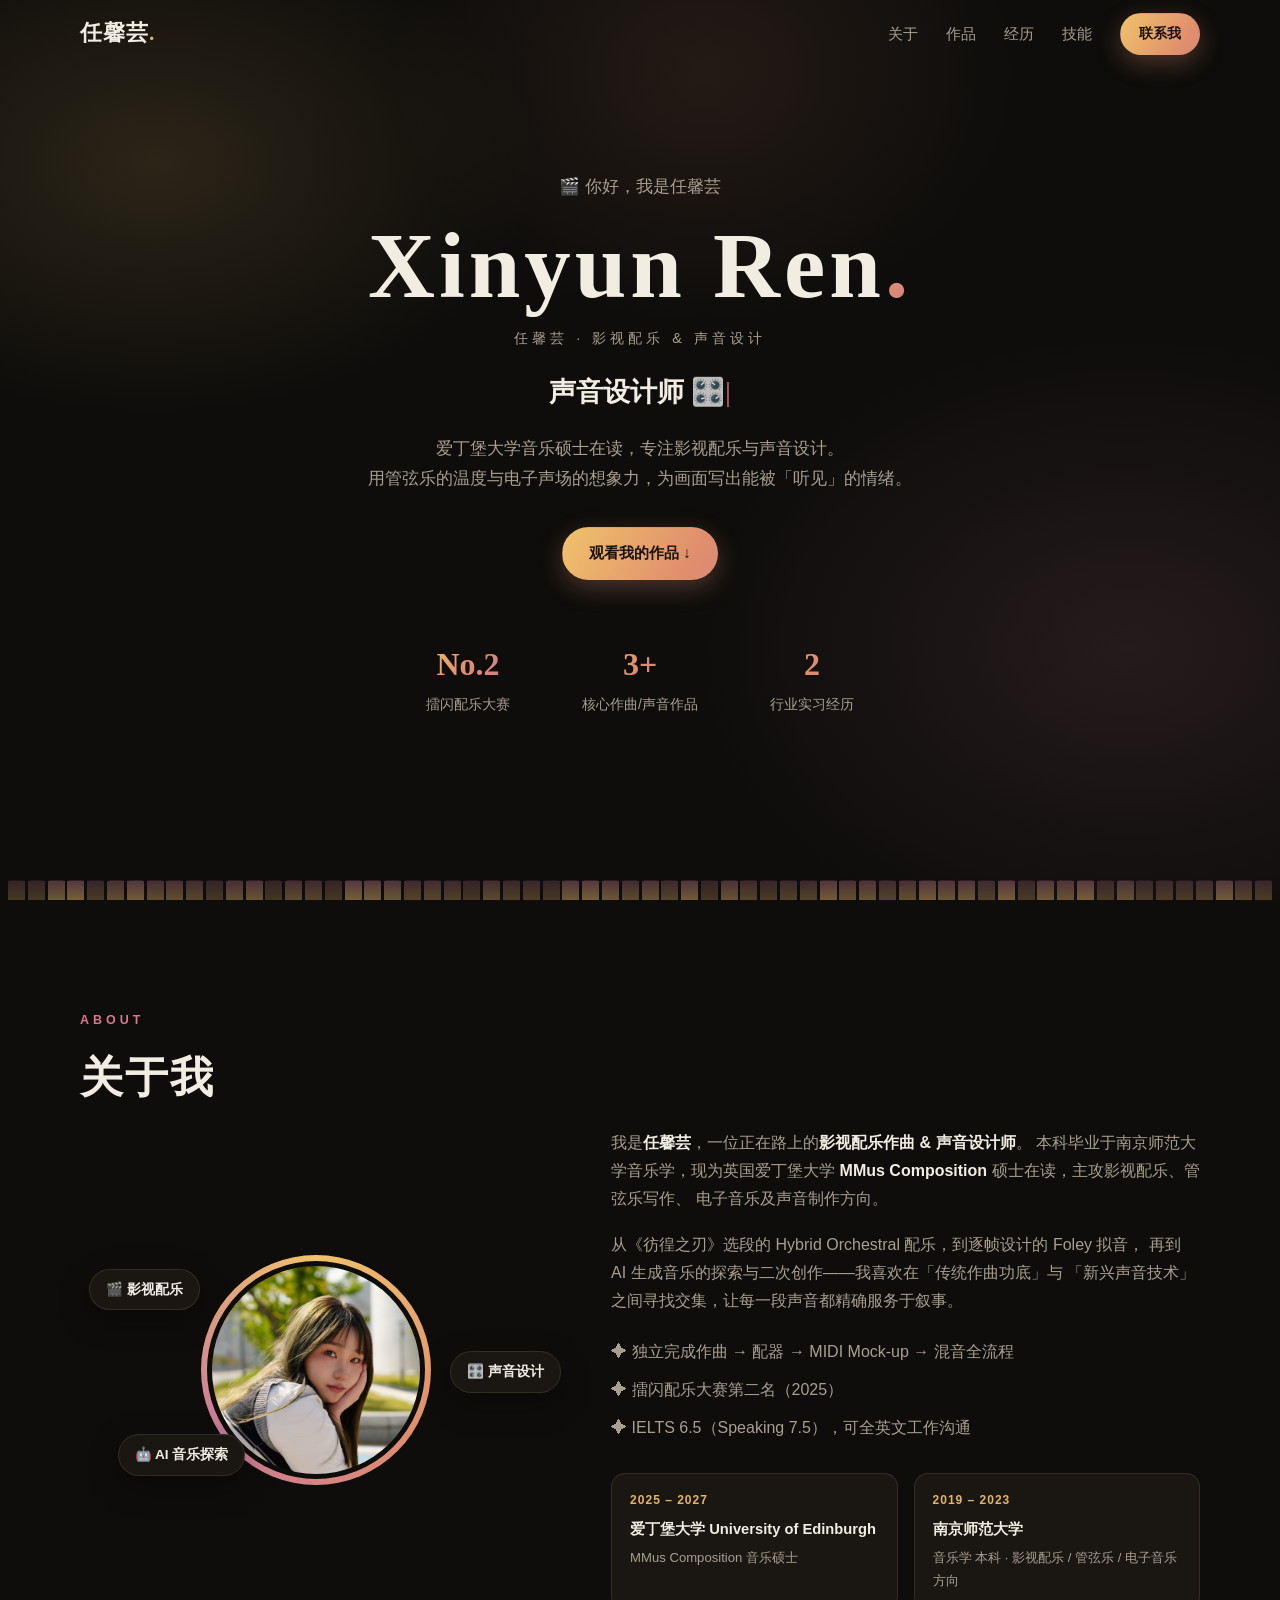
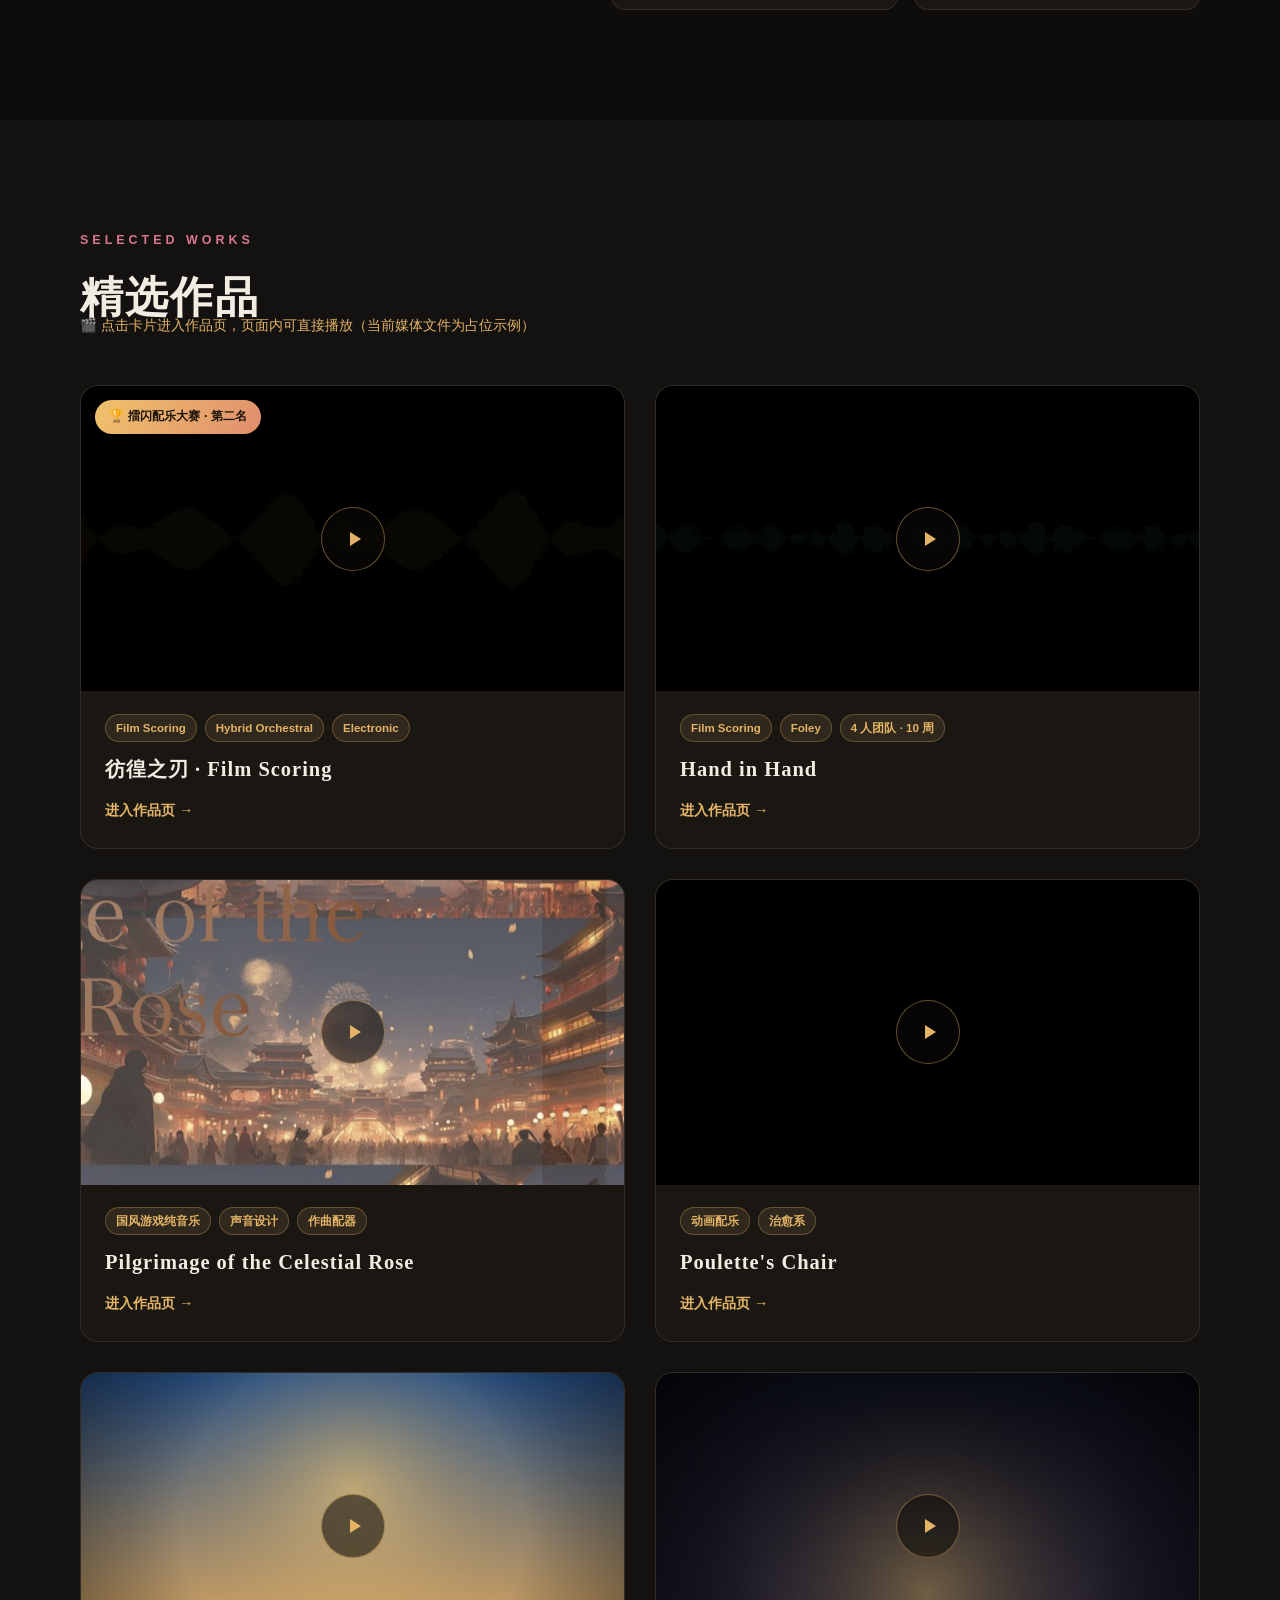
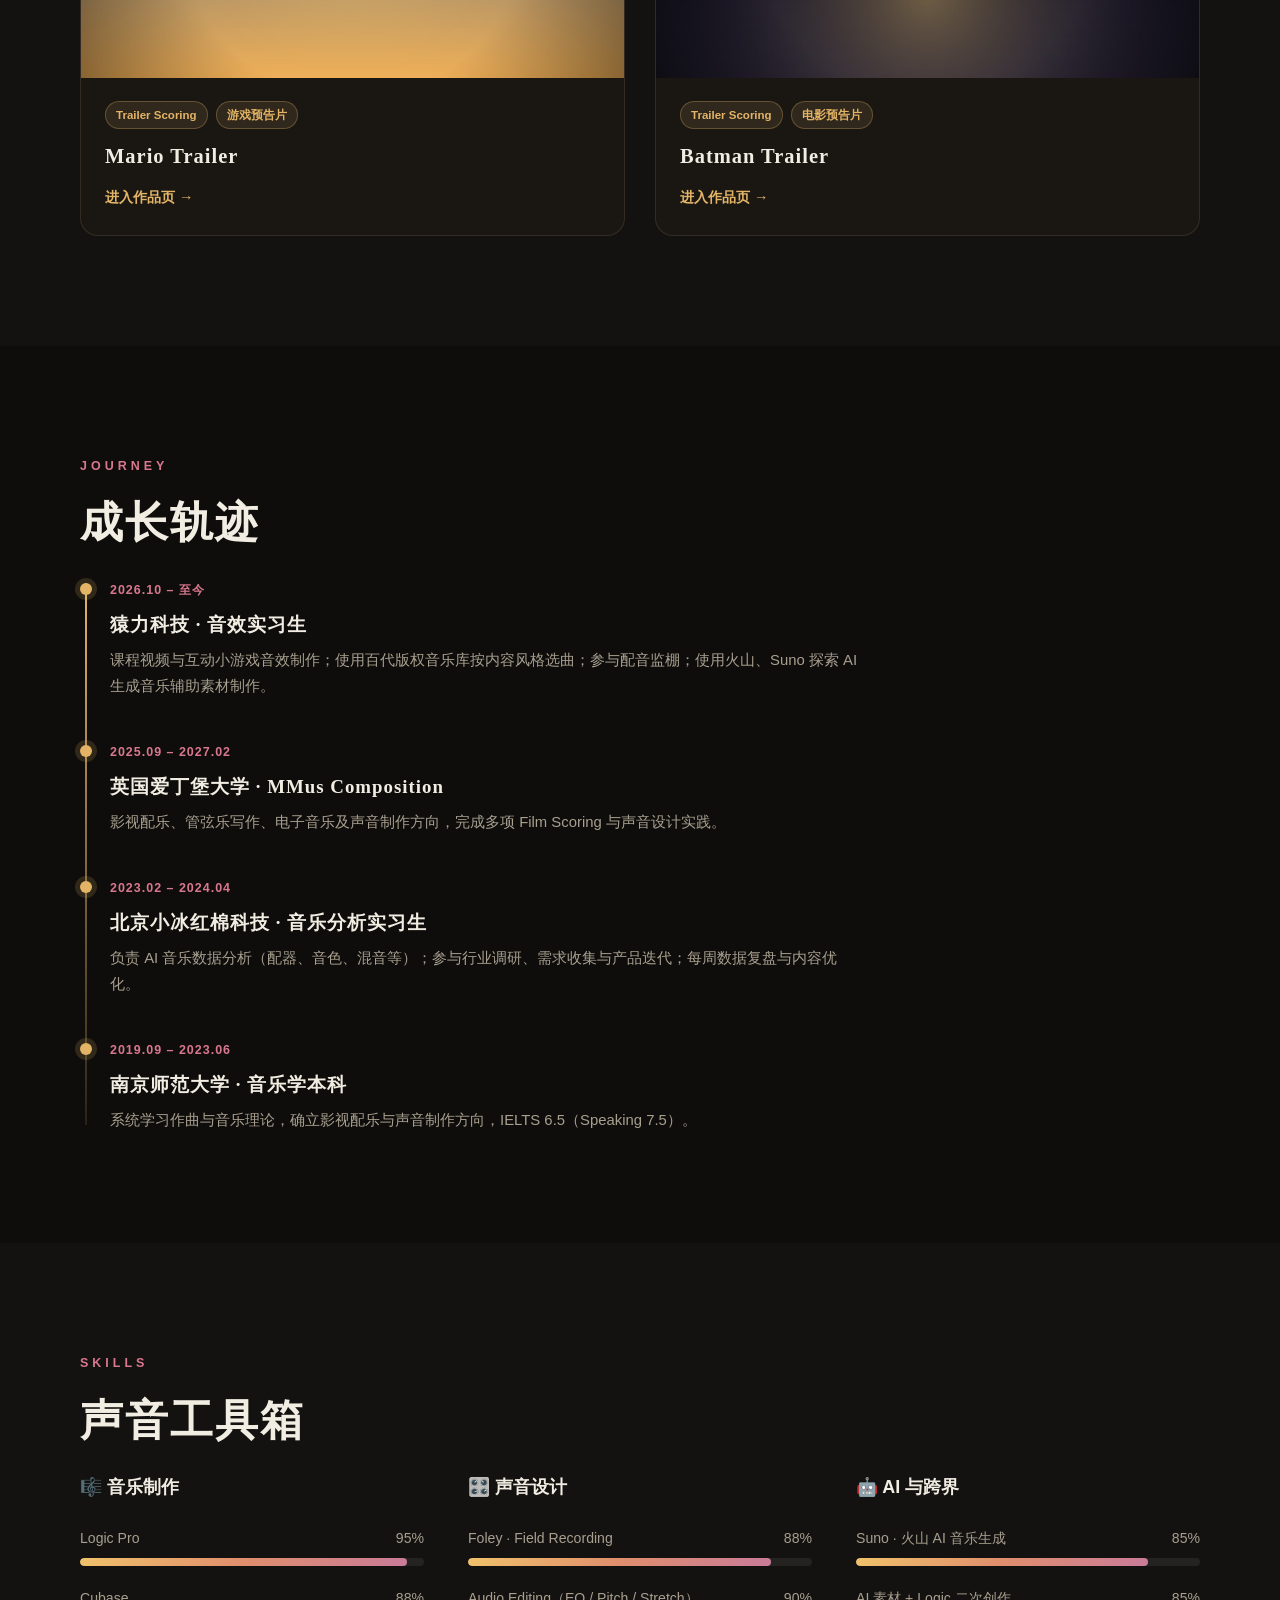
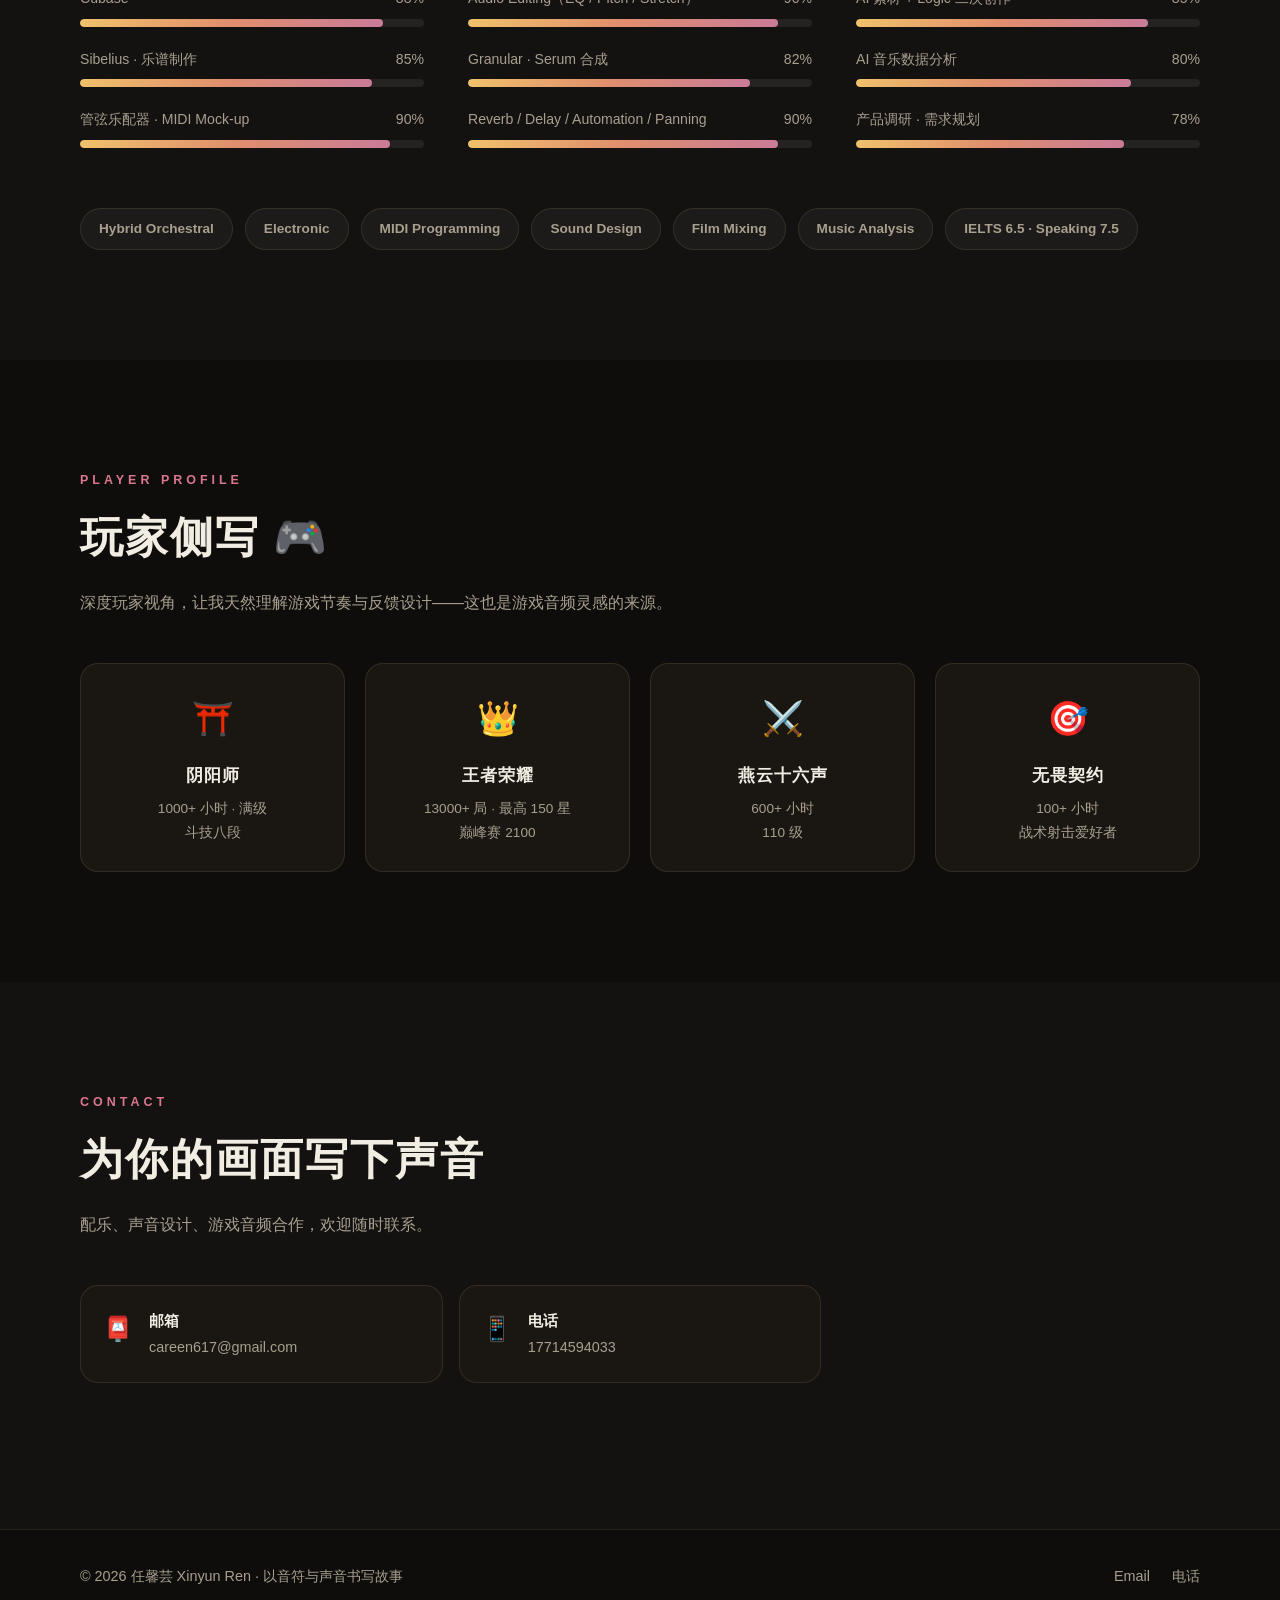
==== index.html @ ea1e70ca "portfolio site" ====
<!DOCTYPE html>
<html lang="zh-CN">
<head>
  <meta charset="UTF-8" />
  <meta name="viewport" content="width=device-width, initial-scale=1.0" />
  <title>任馨芸 Xinyun Ren · 影视配乐 & 声音设计</title>
  <link rel="stylesheet" href="style.css" />
</head>
<body>
  <!-- 顶部导航 -->
  <header class="navbar" id="navbar">
    <div class="container nav-inner">
      <a href="#hero" class="logo">任馨芸<span class="dot">.</span></a>
      <nav class="nav-links" id="navLinks">
        <a href="#about">关于</a>
        <a href="#works">作品</a>
        <a href="#journey">经历</a>
        <a href="#skills">技能</a>
        <a href="#contact" class="btn btn-primary btn-small">联系我</a>
      </nav>
      <button class="hamburger" id="hamburger" aria-label="菜单">
        <span></span><span></span><span></span>
      </button>
    </div>
  </header>

  <!-- Hero -->
  <section class="hero" id="hero">
    <div class="hero-bg"></div>
    <div class="container hero-inner">
      <p class="hero-greeting reveal">🎬 你好，我是任馨芸</p>
      <h1 class="hero-title reveal">Xinyun Ren<span class="gradient-text">.</span></h1>
      <p class="hero-ename reveal">任馨芸 · 影视配乐 & 声音设计</p>
      <h2 class="hero-sub reveal">
        <span id="typewriter"></span><span class="cursor">|</span>
      </h2>
      <p class="hero-desc reveal">
        爱丁堡大学音乐硕士在读，专注影视配乐与声音设计。<br class="mobile-br" />
        用管弦乐的温度与电子声场的想象力，为画面写出能被「听见」的情绪。
      </p>
      <div class="hero-actions reveal">
        <a href="#works" class="btn btn-primary">观看我的作品 ↓</a>
        
      </div>
      <div class="hero-stats reveal">
        <div><strong>No.2</strong><span>擂闪配乐大赛</span></div>
        <div><strong>3+</strong><span>核心作曲/声音作品</span></div>
        <div><strong>2</strong><span>行业实习经历</span></div>
      </div>
    </div>
    <div class="waveform" id="waveform" aria-hidden="true"></div>
  </section>

  <!-- 关于 -->
  <section class="section" id="about">
    <div class="container">
      <p class="section-tag reveal">About</p>
      <h2 class="section-title reveal">关于我</h2>
      <div class="about-grid">
        <div class="about-visual reveal">
          <div class="avatar-ring">
            <img class="avatar" src="images/xinyun.jpg" alt="任馨芸 Xinyun Ren" />
          </div>
          <div class="float-card float-card-1">🎬 影视配乐</div>
          <div class="float-card float-card-2">🎛️ 声音设计</div>
          <div class="float-card float-card-3">🤖 AI 音乐探索</div>
        </div>
        <div class="about-text reveal">
          <p>
            我是<strong>任馨芸</strong>，一位正在路上的<strong>影视配乐作曲 & 声音设计师</strong>。
            本科毕业于南京师范大学音乐学，现为英国爱丁堡大学
            <strong>MMus Composition</strong> 硕士在读，主攻影视配乐、管弦乐写作、
            电子音乐及声音制作方向。
          </p>
          <p>
            从《彷徨之刃》选段的 Hybrid Orchestral 配乐，到逐帧设计的 Foley 拟音，
            再到 AI 生成音乐的探索与二次创作——我喜欢在「传统作曲功底」与
            「新兴声音技术」之间寻找交集，让每一段声音都精确服务于叙事。
          </p>
          <ul class="about-list">
            <li>✦ 独立完成作曲 → 配器 → MIDI Mock-up → 混音全流程</li>
            <li>✦ 擂闪配乐大赛第二名（2025）</li>
            <li>✦ IELTS 6.5（Speaking 7.5），可全英文工作沟通</li>
          </ul>
          <div class="edu-cards">
            <div class="edu-card">
              <span class="edu-year">2025 – 2027</span>
              <strong>爱丁堡大学 University of Edinburgh</strong>
              <p>MMus Composition 音乐硕士</p>
            </div>
            <div class="edu-card">
              <span class="edu-year">2019 – 2023</span>
              <strong>南京师范大学</strong>
              <p>音乐学 本科 · 影视配乐 / 管弦乐 / 电子音乐方向</p>
            </div>
          </div>
        </div>
      </div>
    </div>
  </section>

  <!-- 作品 -->
  <section class="section section-alt" id="works">
    <div class="container">
      <p class="section-tag reveal">Selected Works</p>
      <h2 class="section-title reveal">精选作品</h2>
      <p class="works-note reveal">🎬 点击卡片进入作品页，页面内可直接播放（当前媒体文件为占位示例）</p>

      <div class="works-grid">
        <a class="work-card reveal" href="works/panghuang.html">
          <div class="work-thumb">
            <video src="video/panghuang-zhiren.mp4" poster="images/poster-panghuang.jpg" muted preload="metadata" playsinline></video>
            <span class="thumb-play"><svg viewBox="0 0 24 24" aria-hidden="true"><path d="M8 5v14l11-7z"/></svg></span>
            <span class="award-badge-inline">🏆 擂闪配乐大赛 · 第二名</span>
          </div>
          <div class="work-body">
            <div class="project-tags"><span>Film Scoring</span><span>Hybrid Orchestral</span><span>Electronic</span></div>
            <h3>彷徨之刃 · Film Scoring</h3>
            <span class="card-more">进入作品页 →</span>
          </div>
        </a>

        <a class="work-card reveal" href="works/hand-in-hand.html">
          <div class="work-thumb">
            <video src="video/hand-in-hand.mp4" poster="images/poster-hand-in-hand.jpg" muted preload="metadata" playsinline></video>
            <span class="thumb-play"><svg viewBox="0 0 24 24" aria-hidden="true"><path d="M8 5v14l11-7z"/></svg></span>
          </div>
          <div class="work-body">
            <div class="project-tags"><span>Film Scoring</span><span>Foley</span><span>4 人团队 · 10 周</span></div>
            <h3>Hand in Hand</h3>
            <span class="card-more">进入作品页 →</span>
          </div>
        </a>

        <a class="work-card reveal" href="works/rose.html">
          <div class="work-thumb">
            <img src="images/rose-cover.jpg" alt="Pilgrimage of the Celestial Rose" />
            <span class="thumb-play"><svg viewBox="0 0 24 24" aria-hidden="true"><path d="M8 5v14l11-7z"/></svg></span>
          </div>
          <div class="work-body">
            <div class="project-tags"><span>国风游戏纯音乐</span><span>声音设计</span><span>作曲配器</span></div>
            <h3>Pilgrimage of the Celestial Rose</h3>
            <span class="card-more">进入作品页 →</span>
          </div>
        </a>

        <a class="work-card reveal" href="works/poulette.html">
          <div class="work-thumb">
            <video src="video/poulettes-chair.mp4" poster="images/poster-poulette.jpg" muted preload="metadata" playsinline></video>
            <span class="thumb-play"><svg viewBox="0 0 24 24" aria-hidden="true"><path d="M8 5v14l11-7z"/></svg></span>
          </div>
          <div class="work-body">
            <div class="project-tags"><span>动画配乐</span><span>治愈系</span></div>
            <h3>Poulette's Chair</h3>
            <span class="card-more">进入作品页 →</span>
          </div>
        </a>

        <a class="work-card reveal" href="works/mario-trailer.html">
          <div class="work-thumb">
            <video src="video/mario-trailer.mp4" poster="images/poster-mario.jpg" muted preload="metadata" playsinline></video>
            <span class="thumb-play"><svg viewBox="0 0 24 24" aria-hidden="true"><path d="M8 5v14l11-7z"/></svg></span>
          </div>
          <div class="work-body">
            <div class="project-tags"><span>Trailer Scoring</span><span>游戏预告片</span></div>
            <h3>Mario Trailer</h3>
            <span class="card-more">进入作品页 →</span>
          </div>
        </a>

        <a class="work-card reveal" href="works/batman-trailer.html">
          <div class="work-thumb">
            <video src="video/batman-trailer.mp4" poster="images/poster-batman.jpg" muted preload="metadata" playsinline></video>
            <span class="thumb-play"><svg viewBox="0 0 24 24" aria-hidden="true"><path d="M8 5v14l11-7z"/></svg></span>
          </div>
          <div class="work-body">
            <div class="project-tags"><span>Trailer Scoring</span><span>电影预告片</span></div>
            <h3>Batman Trailer</h3>
            <span class="card-more">进入作品页 →</span>
          </div>
        </a>
      </div>
    </div>
  </section>

  <!-- 经历 -->
  <section class="section" id="journey">
    <div class="container">
      <p class="section-tag reveal">Journey</p>
      <h2 class="section-title reveal">成长轨迹</h2>
      <div class="timeline">
        <div class="t-item reveal">
          <span class="t-time">2026.10 – 至今</span>
          <h3>猿力科技 · 音效实习生</h3>
          <p>课程视频与互动小游戏音效制作；使用百代版权音乐库按内容风格选曲；参与配音监棚；使用火山、Suno 探索 AI 生成音乐辅助素材制作。</p>
        </div>
        <div class="t-item reveal">
          <span class="t-time">2025.09 – 2027.02</span>
          <h3>英国爱丁堡大学 · MMus Composition</h3>
          <p>影视配乐、管弦乐写作、电子音乐及声音制作方向，完成多项 Film Scoring 与声音设计实践。</p>
        </div>
        <div class="t-item reveal">
          <span class="t-time">2023.02 – 2024.04</span>
          <h3>北京小冰红棉科技 · 音乐分析实习生</h3>
          <p>负责 AI 音乐数据分析（配器、音色、混音等）；参与行业调研、需求收集与产品迭代；每周数据复盘与内容优化。</p>
        </div>
        <div class="t-item reveal">
          <span class="t-time">2019.09 – 2023.06</span>
          <h3>南京师范大学 · 音乐学本科</h3>
          <p>系统学习作曲与音乐理论，确立影视配乐与声音制作方向，IELTS 6.5（Speaking 7.5）。</p>
        </div>
      </div>
    </div>
  </section>

  <!-- 技能 -->
  <section class="section section-alt" id="skills">
    <div class="container">
      <p class="section-tag reveal">Skills</p>
      <h2 class="section-title reveal">声音工具箱</h2>
      <div class="skills-grid">
        <div class="skill-col reveal">
          <h3>🎼 音乐制作</h3>
          <div class="skill"><div class="skill-head"><span>Logic Pro</span><span>95%</span></div><div class="bar"><i style="--w:95%"></i></div></div>
          <div class="skill"><div class="skill-head"><span>Cubase</span><span>88%</span></div><div class="bar"><i style="--w:88%"></i></div></div>
          <div class="skill"><div class="skill-head"><span>Sibelius · 乐谱制作</span><span>85%</span></div><div class="bar"><i style="--w:85%"></i></div></div>
          <div class="skill"><div class="skill-head"><span>管弦乐配器 · MIDI Mock-up</span><span>90%</span></div><div class="bar"><i style="--w:90%"></i></div></div>
        </div>
        <div class="skill-col reveal">
          <h3>🎛️ 声音设计</h3>
          <div class="skill"><div class="skill-head"><span>Foley · Field Recording</span><span>88%</span></div><div class="bar"><i style="--w:88%"></i></div></div>
          <div class="skill"><div class="skill-head"><span>Audio Editing（EQ / Pitch / Stretch）</span><span>90%</span></div><div class="bar"><i style="--w:90%"></i></div></div>
          <div class="skill"><div class="skill-head"><span>Granular · Serum 合成</span><span>82%</span></div><div class="bar"><i style="--w:82%"></i></div></div>
          <div class="skill"><div class="skill-head"><span>Reverb / Delay / Automation / Panning</span><span>90%</span></div><div class="bar"><i style="--w:90%"></i></div></div>
        </div>
        <div class="skill-col reveal">
          <h3>🤖 AI 与跨界</h3>
          <div class="skill"><div class="skill-head"><span>Suno · 火山 AI 音乐生成</span><span>85%</span></div><div class="bar"><i style="--w:85%"></i></div></div>
          <div class="skill"><div class="skill-head"><span>AI 素材 + Logic 二次创作</span><span>85%</span></div><div class="bar"><i style="--w:85%"></i></div></div>
          <div class="skill"><div class="skill-head"><span>AI 音乐数据分析</span><span>80%</span></div><div class="bar"><i style="--w:80%"></i></div></div>
          <div class="skill"><div class="skill-head"><span>产品调研 · 需求规划</span><span>78%</span></div><div class="bar"><i style="--w:78%"></i></div></div>
        </div>
      </div>
      <div class="tools-row reveal">
        <span class="tool">Hybrid Orchestral</span><span class="tool">Electronic</span><span class="tool">MIDI Programming</span>
        <span class="tool">Sound Design</span><span class="tool">Film Mixing</span><span class="tool">Music Analysis</span>
        <span class="tool">IELTS 6.5 · Speaking 7.5</span>
      </div>
    </div>
  </section>

  <!-- 玩家侧写 -->
  <section class="section" id="games">
    <div class="container">
      <p class="section-tag reveal">Player Profile</p>
      <h2 class="section-title reveal">玩家侧写 🎮</h2>
      <p class="section-desc reveal">深度玩家视角，让我天然理解游戏节奏与反馈设计——这也是游戏音频灵感的来源。</p>
      <div class="games-grid">
        <div class="game-card reveal"><span class="g-icon">⛩️</span><h4>阴阳师</h4><p>1000+ 小时 · 满级<br />斗技八段</p></div>
        <div class="game-card reveal"><span class="g-icon">👑</span><h4>王者荣耀</h4><p>13000+ 局 · 最高 150 星<br />巅峰赛 2100</p></div>
        <div class="game-card reveal"><span class="g-icon">⚔️</span><h4>燕云十六声</h4><p>600+ 小时<br />110 级</p></div>
        <div class="game-card reveal"><span class="g-icon">🎯</span><h4>无畏契约</h4><p>100+ 小时<br />战术射击爱好者</p></div>
      </div>
    </div>
  </section>

  <!-- 联系 -->
  <section class="section section-alt" id="contact">
    <div class="container">
      <p class="section-tag reveal">Contact</p>
      <h2 class="section-title reveal">为你的画面写下声音</h2>
      <p class="section-desc reveal">配乐、声音设计、游戏音频合作，欢迎随时联系。</p>
      <div class="contact-grid">
        <a class="contact-item reveal" href="mailto:careen617@gmail.com">
          <span class="ci-icon">📮</span><div><strong>邮箱</strong><p>careen617@gmail.com</p></div>
        </a>
        <a class="contact-item reveal" href="tel:17714594033">
          <span class="ci-icon">📱</span><div><strong>电话</strong><p>17714594033</p></div>
        </a>
        
      </div>
      <div class="contact-cta reveal">
        
      </div>
    </div>
  </section>

  <footer class="footer">
    <div class="container footer-inner">
      <p>© 2026 任馨芸 Xinyun Ren · 以音符与声音书写故事</p>
      <div class="socials">
        <a href="mailto:careen617@gmail.com">Email</a>
        
        <a href="tel:17714594033">电话</a>
      </div>
    </div>
  </footer>

  <button class="back-top" id="backTop" aria-label="回到顶部">↑</button>
  <script src="script.js"></script>
</body>
</html>
---- style.css ----
/* ========== 基础 ========== */
:root {
  --bg: #0e0d0b;
  --bg-alt: #141210;
  --card: #1a1713;
  --border: rgba(232, 199, 141, 0.12);
  --text: #f2ede3;
  --text-dim: #a89f8f;
  --accent: #e3b466;
  --accent-2: #d9778e;
  --gradient: linear-gradient(120deg, #f0c26b, #e08e6d, #c97b9a);
  --radius: 18px;
  --nav-h: 68px;
  --font-display: "Palatino", "Palatino Linotype", Georgia, "Songti SC", "STSong", "SimSun", serif;
}
* { margin: 0; padding: 0; box-sizing: border-box; }
html { scroll-behavior: smooth; }
body {
  font-family: -apple-system, BlinkMacSystemFont, "PingFang SC", "Hiragino Sans GB",
    "Microsoft YaHei", "Segoe UI", sans-serif;
  background: var(--bg);
  color: var(--text);
  line-height: 1.75;
  overflow-x: hidden;
}
.container { width: min(1120px, 92%); margin: 0 auto; }
a { color: inherit; text-decoration: none; }
::selection { background: var(--accent); color: #14100a; }

/* ========== 导航 ========== */
.navbar {
  position: fixed; inset: 0 0 auto; z-index: 100;
  height: var(--nav-h);
  transition: background .3s, box-shadow .3s;
}
.navbar.scrolled {
  background: rgba(14, 13, 11, 0.88);
  backdrop-filter: blur(14px);
  box-shadow: 0 1px 0 var(--border);
}
.nav-inner { display: flex; align-items: center; justify-content: space-between; height: 100%; }
.logo { font-family: var(--font-display); font-size: 1.35rem; font-weight: 700; letter-spacing: 1px; }
.logo .dot { color: var(--accent); }
.nav-links { display: flex; align-items: center; gap: 28px; font-size: .95rem; }
.nav-links a:not(.btn) { color: var(--text-dim); transition: color .2s; }
.nav-links a:not(.btn):hover { color: var(--text); }
.hamburger { display: none; background: none; border: 0; cursor: pointer; padding: 8px; }
.hamburger span { display: block; width: 22px; height: 2px; background: var(--text); margin: 5px 0; border-radius: 2px; transition: .3s; }

/* ========== 按钮 ========== */
.btn {
  display: inline-flex; align-items: center; justify-content: center;
  padding: 12px 26px; border-radius: 999px; font-weight: 600; font-size: .95rem;
  border: 1px solid transparent; cursor: pointer; transition: transform .2s, box-shadow .2s, background .2s, color .2s;
}
.btn:hover { transform: translateY(-2px); }
.btn-primary { background: var(--gradient); background-size: 160% 160%; color: #1a1208; font-weight: 700; box-shadow: 0 8px 24px rgba(224, 142, 109, .3); }
.btn-primary:hover { box-shadow: 0 12px 32px rgba(201, 123, 154, .35); }
.btn-ghost { border-color: var(--border); color: var(--text); background: rgba(255,255,255,.04); }
.btn-small { padding: 8px 18px; font-size: .85rem; }

/* ========== Hero ========== */
.hero { min-height: 100vh; display: flex; align-items: center; position: relative; padding-top: var(--nav-h); overflow: hidden; }
.hero-bg {
  position: absolute; inset: 0; pointer-events: none;
  background:
    radial-gradient(640px 420px at 12% 18%, rgba(240, 194, 107, .13), transparent 60%),
    radial-gradient(720px 520px at 88% 72%, rgba(201, 123, 154, .12), transparent 60%),
    radial-gradient(520px 420px at 55% 8%, rgba(224, 142, 109, .10), transparent 60%);
}
.hero-inner { position: relative; text-align: center; padding: 70px 0 150px; z-index: 2; }
.hero-greeting { color: var(--text-dim); font-size: 1.05rem; margin-bottom: 12px; }
.hero-title {
  font-family: var(--font-display);
  font-size: clamp(3.2rem, 9vw, 5.8rem); font-weight: 700; line-height: 1.15; letter-spacing: 4px;
}
.gradient-text { background: var(--gradient); -webkit-background-clip: text; background-clip: text; color: transparent; }
.hero-ename { letter-spacing: 4px; color: var(--text-dim); font-size: .9rem; margin-top: 6px; }
.hero-sub { font-family: var(--font-display); font-size: clamp(1.2rem, 3vw, 1.7rem); font-weight: 600; color: var(--text); margin: 18px 0 16px; min-height: 1.8em; }
.hero-sub .cursor { animation: blink 1s steps(1) infinite; color: var(--accent-2); font-weight: 400; }
@keyframes blink { 50% { opacity: 0; } }
.hero-desc { color: var(--text-dim); max-width: 600px; margin: 0 auto 34px; font-size: 1.05rem; }
.hero-actions { display: flex; gap: 16px; justify-content: center; flex-wrap: wrap; margin-bottom: 56px; }
.hero-stats { display: flex; justify-content: center; gap: clamp(28px, 6vw, 72px); }
.hero-stats div { display: flex; flex-direction: column; }
.hero-stats strong { font-family: var(--font-display); font-size: 2rem; font-weight: 700;
  background: var(--gradient); -webkit-background-clip: text; background-clip: text; color: transparent; }
.hero-stats span { color: var(--text-dim); font-size: .88rem; }

/* 声波 */
.waveform {
  position: absolute; left: 0; right: 0; bottom: 0; height: 130px; z-index: 1;
  display: flex; align-items: flex-end; gap: 3px; padding: 0 8px;
  opacity: .55; pointer-events: none;
  -webkit-mask-image: linear-gradient(to bottom, transparent, #000 40%);
  mask-image: linear-gradient(to bottom, transparent, #000 40%);
}
.waveform span {
  flex: 1; height: 100%; border-radius: 3px 3px 0 0;
  background: linear-gradient(to top, rgba(240,194,107,.85), rgba(201,123,154,.7));
  transform-origin: bottom; transform: scaleY(.15);
  animation: eq 1.2s ease-in-out infinite alternate;
}
@keyframes eq { from { transform: scaleY(.12); } to { transform: scaleY(1); } }

/* ========== 通用 Section ========== */
.section { padding: 110px 0; }
.section-alt { background: var(--bg-alt); }
.section-tag { color: var(--accent-2); font-weight: 700; letter-spacing: 4px; text-transform: uppercase; font-size: .78rem; }
.section-title { font-family: var(--font-display); font-size: clamp(1.9rem, 4vw, 2.7rem); font-weight: 700; letter-spacing: 2px; margin: 8px 0 14px; }
.section-desc { color: var(--text-dim); margin-bottom: 46px; }

/* ========== 关于 ========== */
.about-grid { display: grid; grid-template-columns: 1fr 1.25fr; gap: 60px; align-items: center; }
.about-visual { position: relative; display: flex; justify-content: center; }
.avatar-ring {
  width: 230px; height: 230px; border-radius: 50%; padding: 6px;
  background: conic-gradient(from 0deg, #f0c26b, #e08e6d, #c97b9a, #f0c26b);
  animation: spin 9s linear infinite;
}
@keyframes spin { to { transform: rotate(360deg); } }
.avatar {
  width: 100%; height: 100%; border-radius: 50%; background: var(--card);
  display: block; object-fit: cover; object-position: center 30%;
  border: 5px solid var(--bg);
}
.float-card {
  position: absolute; background: var(--card); border: 1px solid var(--border);
  padding: 8px 16px; border-radius: 999px; font-size: .85rem; font-weight: 600;
  box-shadow: 0 10px 30px rgba(0,0,0,.35); animation: floaty 4.5s ease-in-out infinite;
}
.float-card-1 { top: 6%; left: 2%; animation-delay: 0s; }
.float-card-2 { top: 42%; right: -2%; animation-delay: 1.3s; }
.float-card-3 { bottom: 4%; left: 8%; animation-delay: 2.6s; }
@keyframes floaty { 0%,100% { transform: translateY(0); } 50% { transform: translateY(-10px); } }
.about-text p { color: var(--text-dim); margin-bottom: 18px; }
.about-text strong { color: var(--text); }
.about-text em { color: var(--accent); font-style: italic; }
.about-list { list-style: none; margin: 0 0 26px; color: var(--text-dim); }
.about-list li { padding: 5px 0; }
.edu-cards { display: grid; grid-template-columns: 1fr 1fr; gap: 16px; }
.edu-card { background: var(--card); border: 1px solid var(--border); border-radius: 14px; padding: 16px 18px; }
.edu-year { display: block; font-size: .75rem; color: var(--accent); font-weight: 700; letter-spacing: 1px; margin-bottom: 6px; }
.edu-card strong { font-size: .92rem; display: block; margin-bottom: 4px; }
.edu-card p { font-size: .82rem; color: var(--text-dim); margin: 0; }

/* ========== 作品卡片墙 ========== */
.works-note {
  font-size: .85rem; color: var(--accent); opacity: .85;
  margin: -36px 0 48px;
}
.works-grid { display: grid; grid-template-columns: repeat(2, 1fr); gap: 30px; }
.work-card {
  display: block; background: var(--card); border: 1px solid var(--border);
  border-radius: 18px; overflow: hidden;
  transition: transform .3s, border-color .3s, box-shadow .3s;
}
.work-card:hover {
  transform: translateY(-8px); border-color: rgba(240,194,107,.45);
  box-shadow: 0 20px 44px rgba(0,0,0,.45);
}
.work-thumb { position: relative; aspect-ratio: 16 / 9; overflow: hidden; background: #000; }
.work-thumb img {
  width: 100%; height: 100%; object-fit: cover; display: block;
  transition: transform .5s ease;
}
.work-card:hover .work-thumb img { transform: scale(1.05); }
.thumb-play {
  position: absolute; inset: 0; margin: auto;
  width: 64px; height: 64px; border-radius: 50%;
  background: rgba(12, 10, 8, .55); backdrop-filter: blur(4px);
  border: 1px solid rgba(240, 194, 107, .4);
  display: flex; align-items: center; justify-content: center;
  color: var(--accent); transition: background .25s, color .25s;
}
.thumb-play svg { width: 24px; height: 24px; fill: currentColor; margin-left: 3px; }
.work-card:hover .thumb-play { background: var(--gradient); color: #1a1208; border-color: transparent; }
.work-thumb .award-badge-inline { position: absolute; top: 14px; left: 14px; margin: 0; }
.work-body { padding: 22px 24px 24px; }
.work-body h3 { font-family: var(--font-display); font-size: 1.28rem; letter-spacing: 1px; margin: 10px 0 8px; }
.work-body p { color: var(--text-dim); font-size: .9rem; margin-bottom: 14px; }
.work-body .project-tags { margin-bottom: 4px; }
.card-more { color: var(--accent); font-weight: 600; font-size: .9rem; transition: color .2s; }
.work-card:hover .card-more { color: var(--accent-2); }

.project-tags { display: flex; gap: 8px; flex-wrap: wrap; }
.project-tags span {
  font-size: .72rem; font-weight: 600; color: var(--accent);
  background: rgba(240,194,107,.10); border: 1px solid rgba(240,194,107,.28);
  padding: 3px 10px; border-radius: 999px;
}
.project-links { display: flex; gap: 18px; align-items: center; }
.link { color: var(--accent); font-weight: 600; font-size: .9rem; transition: color .2s; }
.link:hover { color: var(--accent-2); }
.link-muted { color: var(--text-dim); font-size: .88rem; }
.award-badge-inline {
  display: inline-block;
  background: linear-gradient(120deg, #f0c26b, #e08e6d); color: #1a1208;
  font-size: .78rem; font-weight: 800; padding: 6px 14px; border-radius: 999px;
  box-shadow: 0 6px 16px rgba(0,0,0,.35);
}

/* ========== 作品详情页 ========== */
.work-hero { position: relative; overflow: hidden; padding: calc(var(--nav-h) + 70px) 0 118px; }
.work-hero .container { position: relative; z-index: 2; }
.work-hero-bg {
  position: absolute; inset: 0; pointer-events: none;
  background:
    radial-gradient(560px 360px at 10% 0%, rgba(240, 194, 107, .10), transparent 60%),
    radial-gradient(640px 440px at 92% 92%, rgba(201, 123, 154, .09), transparent 60%);
}
.waveform-slim { height: 72px; opacity: .32; }
.waveform-slim span {
  background: linear-gradient(to top, rgba(240,194,107,.7), rgba(201,123,154,.55));
}
.work-detail {
  background-image: repeating-linear-gradient(to bottom, rgba(240,194,107,.03) 0 1px, transparent 1px 34px);
}
.crumb { display: inline-block; color: var(--text-dim); font-size: .88rem; margin-bottom: 20px; transition: color .2s; }
.crumb:hover { color: var(--accent); }
.work-hero h1 {
  font-family: var(--font-display);
  font-size: clamp(2.1rem, 5vw, 3rem); font-weight: 700; letter-spacing: 1px;
  margin: 10px 0 18px;
}
.work-hero .award-badge-inline { margin-right: 10px; }
.work-lede { color: var(--text-dim); max-width: 660px; font-size: 1.02rem; }
.work-stage { padding: 10px 0 30px; }
.stage-inner { width: min(960px, 92%); margin: 0 auto; }
.media-caption { color: var(--text-dim); font-size: .8rem; margin-top: 12px; text-align: center; }
.work-detail { padding-top: 40px; }
.meta-grid { display: grid; grid-template-columns: repeat(4, 1fr); gap: 16px; margin-bottom: 56px; }
.meta-card { background: var(--card); border: 1px solid var(--border); border-radius: 14px; padding: 16px 18px; }
.meta-card span {
  display: block; font-size: .7rem; letter-spacing: 2px; text-transform: uppercase;
  color: var(--accent-2); font-weight: 700; margin-bottom: 6px;
}
.meta-card strong { font-size: .9rem; font-weight: 600; line-height: 1.55; }
.work-story h2 { font-family: var(--font-display); font-size: 1.45rem; letter-spacing: 1px; margin-bottom: 16px; }
.work-story p { color: var(--text-dim); margin-bottom: 14px; max-width: 780px; }
.work-story em { color: var(--accent); font-style: italic; }
.work-story ul { list-style: none; color: var(--text-dim); margin-bottom: 22px; }
.work-story li { padding: 5px 0; }
.pn-nav { position: relative; margin-top: 40px; }
.pn-nav::before {
  content: ""; position: absolute; top: 0; left: 0; right: 0; height: 1px;
  background: linear-gradient(90deg, transparent, rgba(240,194,107,.45), transparent);
}
.pn-inner { display: flex; justify-content: space-between; gap: 24px; padding: 30px 0 44px; }
.pn-link { max-width: 46%; }
.pn-link.next { margin-left: auto; text-align: right; }
.pn-link span { display: block; font-size: .78rem; color: var(--text-dim); letter-spacing: 2px; margin-bottom: 4px; }
.pn-link strong { font-family: var(--font-display); font-size: 1.08rem; letter-spacing: 1px; transition: color .2s; }
.pn-link:hover strong { color: var(--accent); }

/* ========== 媒体播放器 ========== */
.media-frame {
  position: relative; aspect-ratio: 16 / 9;
  border-radius: 18px; overflow: hidden;
  background: #000; border: 1px solid var(--border);
  box-shadow: 0 20px 50px rgba(0, 0, 0, .5);
  cursor: pointer;
}
.media-frame video,
.media-frame img {
  position: absolute; inset: 0; width: 100%; height: 100%;
  object-fit: cover; display: block;
}

/* 中央播放键 */
.m-bigplay {
  position: absolute; left: 50%; top: 50%;
  transform: translate(-50%, -50%);
  width: 76px; height: 76px; border-radius: 50%; border: 0; cursor: pointer;
  background: var(--gradient); color: #1a1208;
  display: flex; align-items: center; justify-content: center;
  box-shadow: 0 10px 30px rgba(0, 0, 0, .5);
  transition: transform .25s, opacity .25s;
  z-index: 4;
}
.m-bigplay svg { width: 30px; height: 30px; fill: currentColor; margin-left: 4px; }
.m-bigplay:hover { transform: translate(-50%, -50%) scale(1.1); }
.media-frame.playing .m-bigplay { opacity: 0; pointer-events: none; transform: translate(-50%, -50%) scale(.7); }
.media-frame.ended .m-bigplay { opacity: 1; pointer-events: auto; transform: translate(-50%, -50%); }

/* 控制条 */
.m-bar {
  position: absolute; left: 12px; right: 12px; bottom: 12px; z-index: 5;
  display: flex; align-items: center; gap: 12px;
  padding: 10px 14px; border-radius: 14px;
  background: rgba(12, 10, 8, .74);
  backdrop-filter: blur(10px); -webkit-backdrop-filter: blur(10px);
  border: 1px solid rgba(240, 194, 107, .16);
  opacity: 1; transition: opacity .25s;
}
.media-frame.playing .m-bar { opacity: 0; }
.media-frame.playing:hover .m-bar,
.media-frame.playing .m-bar:hover { opacity: 1; }
.m-bar button {
  background: none; border: 0; cursor: pointer; color: var(--text);
  display: flex; align-items: center; justify-content: center;
  padding: 0; transition: color .2s, opacity .2s;
}
.m-bar button:hover { color: var(--accent); }
.m-bar svg { width: 18px; height: 18px; fill: currentColor; }
.m-toggle {
  width: 36px; height: 36px; border-radius: 50%; flex-shrink: 0;
  background: var(--gradient); color: #1a1208 !important;
}
.m-toggle svg { width: 16px; height: 16px; }
.ic-pause { display: none; }
.media-frame.playing .ic-play { display: none; }
.media-frame.playing .ic-pause { display: block; }
.media-frame.muted .m-mute { opacity: .38; }
.m-time {
  font-size: .75rem; color: var(--text-dim);
  font-variant-numeric: tabular-nums; white-space: nowrap; flex-shrink: 0;
}
.m-track {
  position: relative; flex: 1; height: 6px;
  border-radius: 999px; background: rgba(255, 255, 255, .12);
  cursor: pointer; touch-action: none;
}
.m-fill {
  position: absolute; left: 0; top: 0; bottom: 0; width: 0;
  border-radius: 999px; background: var(--gradient);
}
.m-knob {
  position: absolute; top: 50%; left: -6px;
  width: 12px; height: 12px; border-radius: 50%;
  background: #f0c26b; transform: translateY(-50%);
  box-shadow: 0 2px 8px rgba(0, 0, 0, .5); pointer-events: none;
}

/* Rose 音频可视化声浪 */
.m-visual {
  position: absolute; left: 0; right: 0; bottom: 64px; z-index: 2;
  height: 84px; display: flex; align-items: flex-end; justify-content: center;
  gap: 4px; padding: 0 24px; opacity: 0; transition: opacity .35s;
  pointer-events: none;
}
.media-audio.playing .m-visual { opacity: .95; }
.m-visual span {
  flex: 1; max-width: 14px; height: 100%;
  border-radius: 3px 3px 0 0;
  background: linear-gradient(to top, rgba(240,194,107,.9), rgba(201,123,154,.75));
  transform-origin: bottom; transform: scaleY(.12);
  animation: veq 1.1s ease-in-out infinite alternate;
  animation-play-state: paused;
}
.media-audio.playing .m-visual span { animation-play-state: running; }
@keyframes veq { from { transform: scaleY(.1); } to { transform: scaleY(1); } }
.media-audio img { transition: transform 6s ease; }
.media-audio.playing img { transform: scale(1.05); }

/* ========== 经历时间线 ========== */
.timeline { position: relative; max-width: 780px; margin-top: 6px; }
.timeline::before {
  content: ""; position: absolute; left: 5px; top: 8px; bottom: 8px; width: 2px;
  background: linear-gradient(var(--accent), rgba(240,194,107,.12));
}
.t-item { position: relative; padding: 0 0 38px 30px; }
.t-item:last-child { padding-bottom: 0; }
.t-item::before {
  content: ""; position: absolute; left: 0; top: 8px; width: 12px; height: 12px;
  border-radius: 50%; background: var(--accent);
  box-shadow: 0 0 0 5px rgba(240,194,107,.15);
}
.t-time { display: inline-block; font-size: .78rem; font-weight: 700; color: var(--accent-2); letter-spacing: 1px; margin-bottom: 6px; }
.t-item h3 { font-family: var(--font-display); font-size: 1.18rem; letter-spacing: 1px; margin-bottom: 6px; }
.t-item p { color: var(--text-dim); font-size: .93rem; }

/* ========== 技能 ========== */
.skills-grid { display: grid; grid-template-columns: repeat(3, 1fr); gap: 44px; margin-bottom: 40px; }
.skill-col h3 { font-size: 1.12rem; margin-bottom: 22px; }
.skill { margin-bottom: 20px; }
.skill-head { display: flex; justify-content: space-between; font-size: .88rem; color: var(--text-dim); margin-bottom: 8px; gap: 10px; }
.bar { height: 8px; background: rgba(255,255,255,.07); border-radius: 999px; overflow: hidden; }
.bar i {
  display: block; height: 100%; width: var(--w); border-radius: 999px;
  background: var(--gradient); transform: scaleX(0); transform-origin: left;
  transition: transform 1.2s cubic-bezier(.22,1,.36,1) .2s;
}
.skill.animated .bar i { transform: scaleX(1); }
.tools-row { display: flex; flex-wrap: wrap; gap: 12px; }
.tool {
  padding: 8px 18px; border-radius: 999px; font-size: .85rem; font-weight: 600;
  color: var(--text-dim); background: rgba(255,255,255,.04); border: 1px solid var(--border);
  transition: all .2s; cursor: default;
}
.tool:hover { color: var(--text); border-color: var(--accent); transform: translateY(-2px); }

/* ========== 玩家侧写 ========== */
.games-grid { display: grid; grid-template-columns: repeat(4, 1fr); gap: 20px; }
.game-card {
  background: var(--card); border: 1px solid var(--border); border-radius: var(--radius);
  padding: 26px 20px; text-align: center; transition: transform .3s, border-color .3s;
}
.game-card:hover { transform: translateY(-6px); border-color: rgba(240,194,107,.5); }
.g-icon { font-size: 2.1rem; }
.game-card h4 { font-family: var(--font-display); margin: 12px 0 6px; font-size: 1.08rem; letter-spacing: 1px; }
.game-card p { color: var(--text-dim); font-size: .85rem; }

/* ========== 联系 ========== */
.contact-grid { display: grid; grid-template-columns: repeat(3, 1fr); gap: 16px; }
.contact-item {
  display: flex; gap: 16px; align-items: flex-start;
  background: var(--card); border: 1px solid var(--border); border-radius: var(--radius);
  padding: 22px; transition: transform .25s, border-color .25s;
}
a.contact-item:hover { transform: translateY(-4px); border-color: rgba(240,194,107,.45); }
.ci-icon { font-size: 1.5rem; }
.contact-item strong { display: block; font-size: .95rem; }
.contact-item p { color: var(--text-dim); font-size: .9rem; }
.contact-cta { margin-top: 36px; text-align: center; }

/* ========== 页脚 ========== */
.footer { border-top: 1px solid var(--border); padding: 34px 0; }
.footer-inner { display: flex; justify-content: space-between; align-items: center; flex-wrap: wrap; gap: 16px; color: var(--text-dim); font-size: .9rem; }
.socials { display: flex; gap: 22px; }
.socials a { color: var(--text-dim); transition: color .2s; }
.socials a:hover { color: var(--text); }

/* ========== 回到顶部 ========== */
.back-top {
  position: fixed; right: 26px; bottom: 26px; z-index: 90;
  width: 46px; height: 46px; border-radius: 50%; border: 1px solid var(--border);
  background: var(--card); color: var(--text); font-size: 1.15rem; cursor: pointer;
  opacity: 0; visibility: hidden; transform: translateY(12px); transition: all .3s;
  box-shadow: 0 8px 24px rgba(0,0,0,.4);
}
.back-top.show { opacity: 1; visibility: visible; transform: translateY(0); }
.back-top:hover { border-color: var(--accent); color: var(--accent); }

/* ========== 滚动显现动画 ========== */
.reveal { opacity: 0; transform: translateY(26px); transition: opacity .7s ease, transform .7s cubic-bezier(.22,1,.36,1); }
.reveal.visible { opacity: 1; transform: translateY(0); }

/* ========== 响应式 ========== */
@media (max-width: 960px) {
  .skills-grid { grid-template-columns: 1fr; gap: 34px; }
  .games-grid { grid-template-columns: repeat(2, 1fr); }
  .meta-grid { grid-template-columns: repeat(2, 1fr); }
  .process-track { grid-template-columns: repeat(2, 1fr); }
  .more-grid { grid-template-columns: 1fr 1fr; }
}
@media (max-width: 820px) {
  .about-grid, .contact-grid { grid-template-columns: 1fr; gap: 44px; }
  .works-grid { grid-template-columns: 1fr; }
  .about-visual { margin-bottom: 8px; }
}
@media (max-width: 640px) {
  .section { padding: 80px 0; }
  .process-track { grid-template-columns: 1fr; }
  .process-track::before { display: none; }
  .p-step { padding-left: 28px; }
  .p-step::before { top: 4px; }
  .more-grid { grid-template-columns: 1fr; }
  .ghost-num { font-size: 8rem; top: 0; }
  .edu-cards { grid-template-columns: 1fr; }
  .games-grid { gap: 14px; }
  .work-hero { padding-bottom: 34px; }
  .meta-grid { gap: 12px; }
  .pn-inner { flex-direction: column; gap: 20px; }
  .pn-link.next { margin-left: 0; text-align: left; }
  .m-bigplay { width: 60px; height: 60px; }
  .m-bigplay svg { width: 24px; height: 24px; }
  .m-bar { gap: 8px; padding: 8px 10px; }
  .m-bar svg { width: 15px; height: 15px; }
  .m-visual { height: 64px; bottom: 56px; }
  .hamburger { display: block; }
  .nav-links {
    position: fixed; top: var(--nav-h); right: 0; width: min(72vw, 300px);
    height: calc(100vh - var(--nav-h));
    background: rgba(14,13,11,.97); backdrop-filter: blur(16px);
    flex-direction: column; align-items: flex-start; padding: 34px 30px; gap: 22px;
    transform: translateX(100%); transition: transform .3s ease; font-size: 1.05rem;
    border-left: 1px solid var(--border);
  }
  .nav-links.open { transform: translateX(0); }
  .hero-stats { gap: 30px; }
}

/* ========== 作品页增强：进度条 / 幽灵编号 / 调音台 / 流程 / 关键词带 ========== */
.read-progress {
  position: fixed; top: 0; left: 0; z-index: 200;
  height: 3px; width: 0;
  background: var(--gradient);
  box-shadow: 0 0 12px rgba(240, 194, 107, .5);
}
.ghost-num {
  position: absolute; top: -4%; right: -1%;
  font-family: var(--font-display); font-weight: 700;
  font-size: clamp(11rem, 26vw, 20rem); line-height: 1;
  color: rgba(240, 194, 107, .045);
  -webkit-text-stroke: 1px rgba(240, 194, 107, .10);
  pointer-events: none; user-select: none; z-index: 1;
}
.work-stats {
  display: flex; flex-wrap: wrap; gap: clamp(24px, 5vw, 56px);
  margin-top: 34px; padding-top: 26px;
  border-top: 1px solid var(--border);
}
.work-stats div { display: flex; flex-direction: column; }
.work-stats strong {
  font-family: var(--font-display); font-size: 1.7rem; font-weight: 700;
  background: var(--gradient); -webkit-background-clip: text; background-clip: text; color: transparent;
}
.work-stats span { color: var(--text-dim); font-size: .85rem; }
.console {
  border: 1px solid var(--border); border-radius: 14px;
  background: rgba(240, 194, 107, .04);
  padding: 14px 18px 10px; margin-bottom: 26px;
}
.console-bars {
  display: flex; align-items: flex-end; gap: 3px;
  height: 54px; opacity: .85;
}
.console-bars span {
  flex: 1; height: 100%; border-radius: 2px 2px 0 0;
  background: linear-gradient(to top, rgba(240,194,107,.8), rgba(201,123,154,.6));
  transform-origin: bottom; transform: scaleY(.12);
  animation: veq 1.1s ease-in-out infinite alternate;
}
.console-meta {
  display: flex; align-items: center; gap: 16px;
  margin-top: 10px; padding-top: 8px; border-top: 1px solid var(--border);
  font-size: .66rem; letter-spacing: 2px; color: var(--text-dim);
}
.dot-live {
  width: 7px; height: 7px; border-radius: 50%;
  background: var(--accent-2); animation: pulse 1.6s ease-in-out infinite;
}
@keyframes pulse { 0%,100% { opacity: 1; } 50% { opacity: .25; } }
.console-meta .c-end { margin-left: auto; }
.pull-quote {
  margin: 0 0 24px; padding: 18px 22px;
  border-left: 3px solid; border-image: linear-gradient(180deg, #f0c26b, #c97b9a) 1;
  background: rgba(240, 194, 107, .05);
  border-radius: 0 14px 14px 0;
  font-family: var(--font-display); font-size: 1.15rem; letter-spacing: 1px;
}
.process { margin-top: 62px; }
.process h2 { font-family: var(--font-display); font-size: 1.45rem; letter-spacing: 1px; margin-bottom: 30px; }
.process-track {
  position: relative; display: grid;
  grid-template-columns: repeat(4, 1fr); gap: 26px;
  padding-top: 26px;
}
.process-track::before {
  content: ""; position: absolute; top: 5px; left: 6px; right: 6px; height: 2px;
  border-radius: 2px;
  background: linear-gradient(90deg, var(--accent), rgba(201, 123, 154, .3));
}
.p-step { position: relative; }
.p-step::before {
  content: ""; position: absolute; top: -26px; left: 2px;
  width: 12px; height: 12px; border-radius: 50%;
  background: var(--accent); box-shadow: 0 0 0 5px rgba(240, 194, 107, .15);
}
.p-num { display: block; font-size: .7rem; letter-spacing: 2px; color: var(--accent-2); font-weight: 700; margin-bottom: 6px; }
.p-step strong { display: block; font-size: .98rem; margin-bottom: 4px; }
.p-step p { color: var(--text-dim); font-size: .85rem; margin: 0; }
.ribbon {
  border-top: 1px solid var(--border); border-bottom: 1px solid var(--border);
  padding: 22px 0; margin-top: 48px; background: rgba(240, 194, 107, .03);
}
.ribbon-track {
  display: flex; justify-content: center; align-items: center;
  flex-wrap: wrap; gap: 8px 0;
}
.ribbon-track span {
  font-family: var(--font-display); font-size: .95rem;
  letter-spacing: 6px; color: var(--text-dim);
}
.ribbon-track i {
  font-style: normal; margin: 0 26px;
  font-size: .6rem; color: rgba(240, 194, 107, .55);
}
.more-works { padding-top: 90px; }
.more-grid { display: grid; grid-template-columns: repeat(3, 1fr); gap: 24px; }
.more-card {
  display: block; background: var(--card); border: 1px solid var(--border);
  border-radius: 16px; overflow: hidden;
  transition: transform .3s, border-color .3s, box-shadow .3s;
}
.more-card:hover {
  transform: translateY(-6px); border-color: rgba(240,194,107,.45);
  box-shadow: 0 16px 36px rgba(0,0,0,.45);
}
.more-thumb { position: relative; aspect-ratio: 16 / 9; overflow: hidden; background: #000; }
.more-thumb img { width: 100%; height: 100%; object-fit: cover; display: block; transition: transform .5s; }
.more-card:hover .more-thumb img { transform: scale(1.06); }
.more-body { padding: 16px 18px 18px; }
.more-body .m-tag { font-size: .7rem; letter-spacing: 2px; color: var(--accent-2); font-weight: 700; text-transform: uppercase; }
.more-body h4 { font-family: var(--font-display); font-size: 1.08rem; letter-spacing: 1px; margin-top: 6px; }

/* 播放器中央水印 */
.m-watermark {
  position: absolute; top: 50%; left: 50%;
  transform: translate(-50%, -50%);
  z-index: 3; pointer-events: none;
  font-family: var(--font-display); font-weight: 700;
  font-size: clamp(1.5rem, 4.5vw, 2.8rem);
  letter-spacing: clamp(4px, 1vw, 9px);
  color: rgba(255, 255, 255, .14);
  text-shadow: 0 2px 20px rgba(0, 0, 0, .45);
  white-space: nowrap; user-select: none;
}

/* 减弱动态 */
@media (prefers-reduced-motion: reduce) {
  * { animation: none !important; transition: none !important; }
  .reveal { opacity: 1; transform: none; }
}


/* ========== 总谱预览 ========== */
.score-block { margin-top: 56px; }
.score-block h2 { font-family: var(--font-display); font-size: 1.45rem; letter-spacing: 1px; margin-bottom: 24px; }
.score-grid { display: grid; grid-template-columns: repeat(auto-fit, minmax(320px, 1fr)); gap: 22px; }
.score-grid figure { margin: 0; border: 1px solid var(--border); border-radius: 14px; overflow: hidden; background: var(--card); }
.score-grid img { width: 100%; display: block; }

/* ========== 首页卡片视频预览 ========== */
.work-thumb video { width: 100%; height: 100%; object-fit: cover; display: block; }
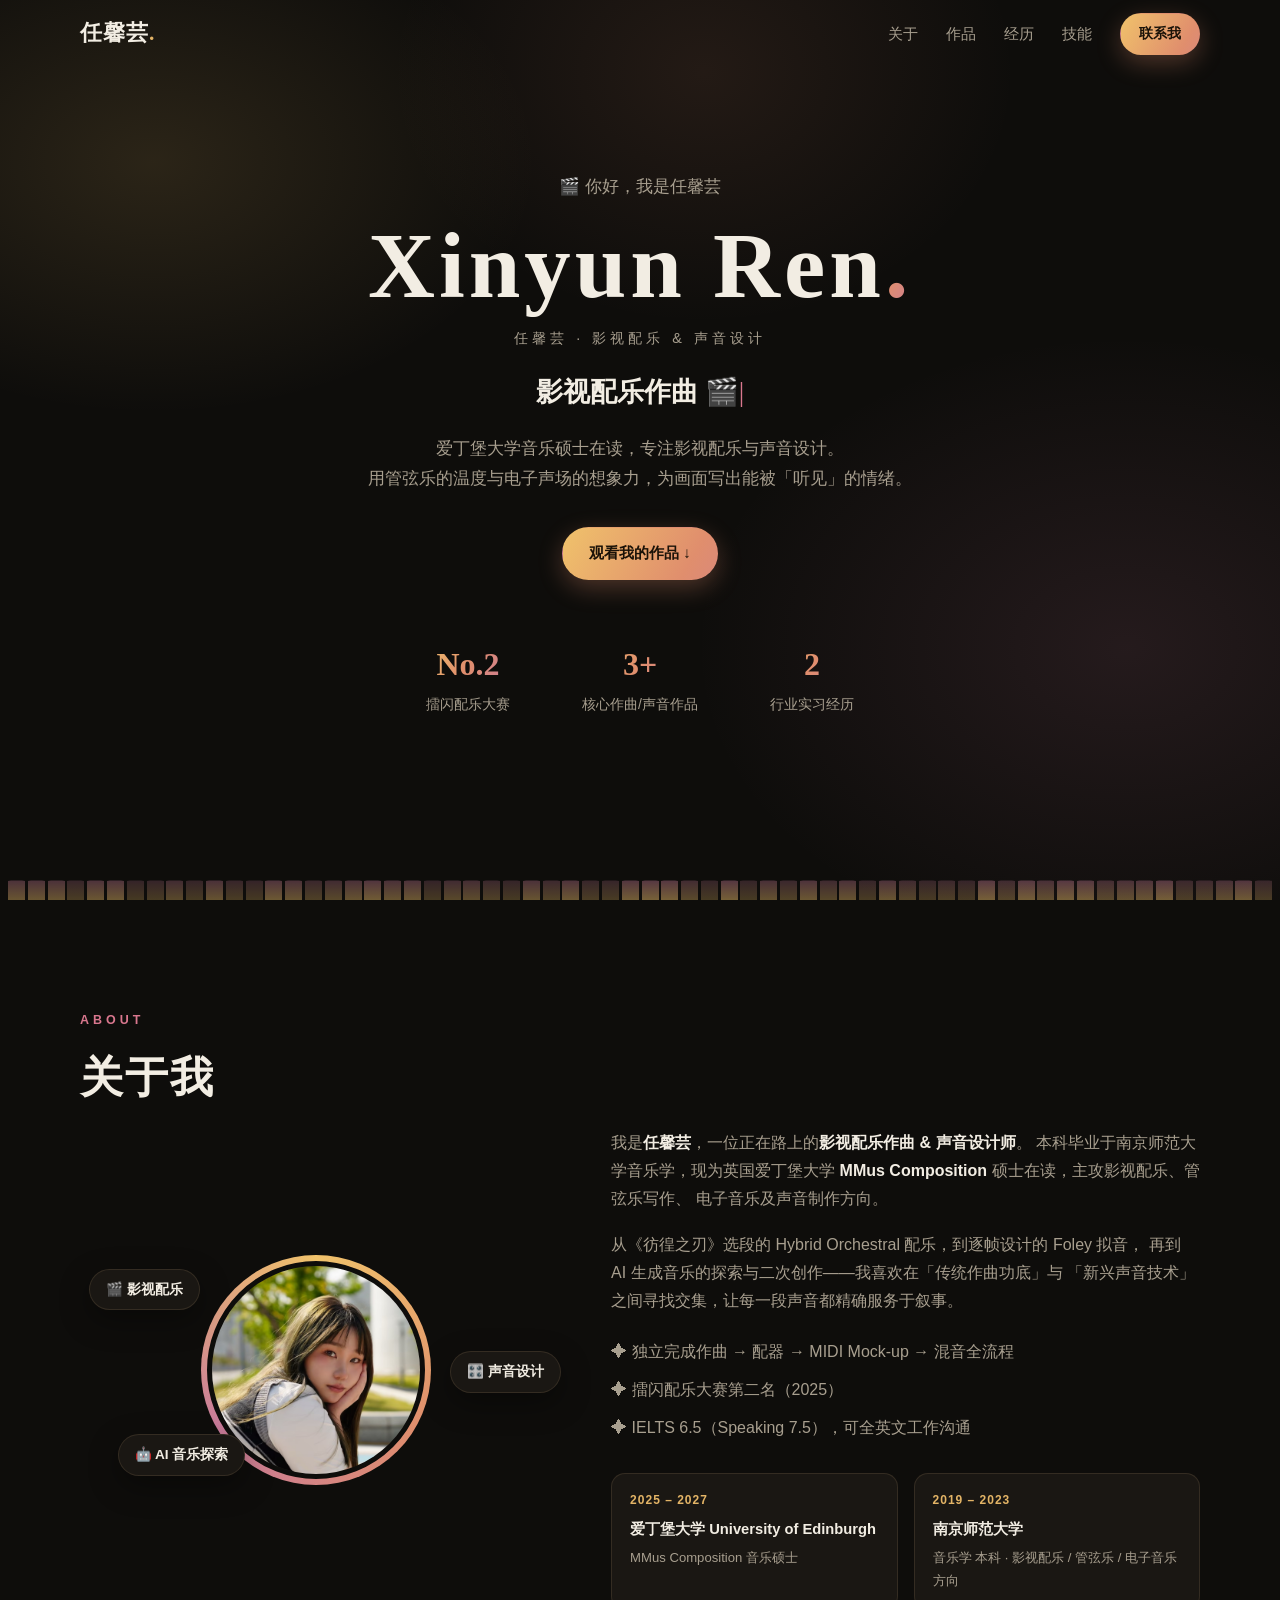
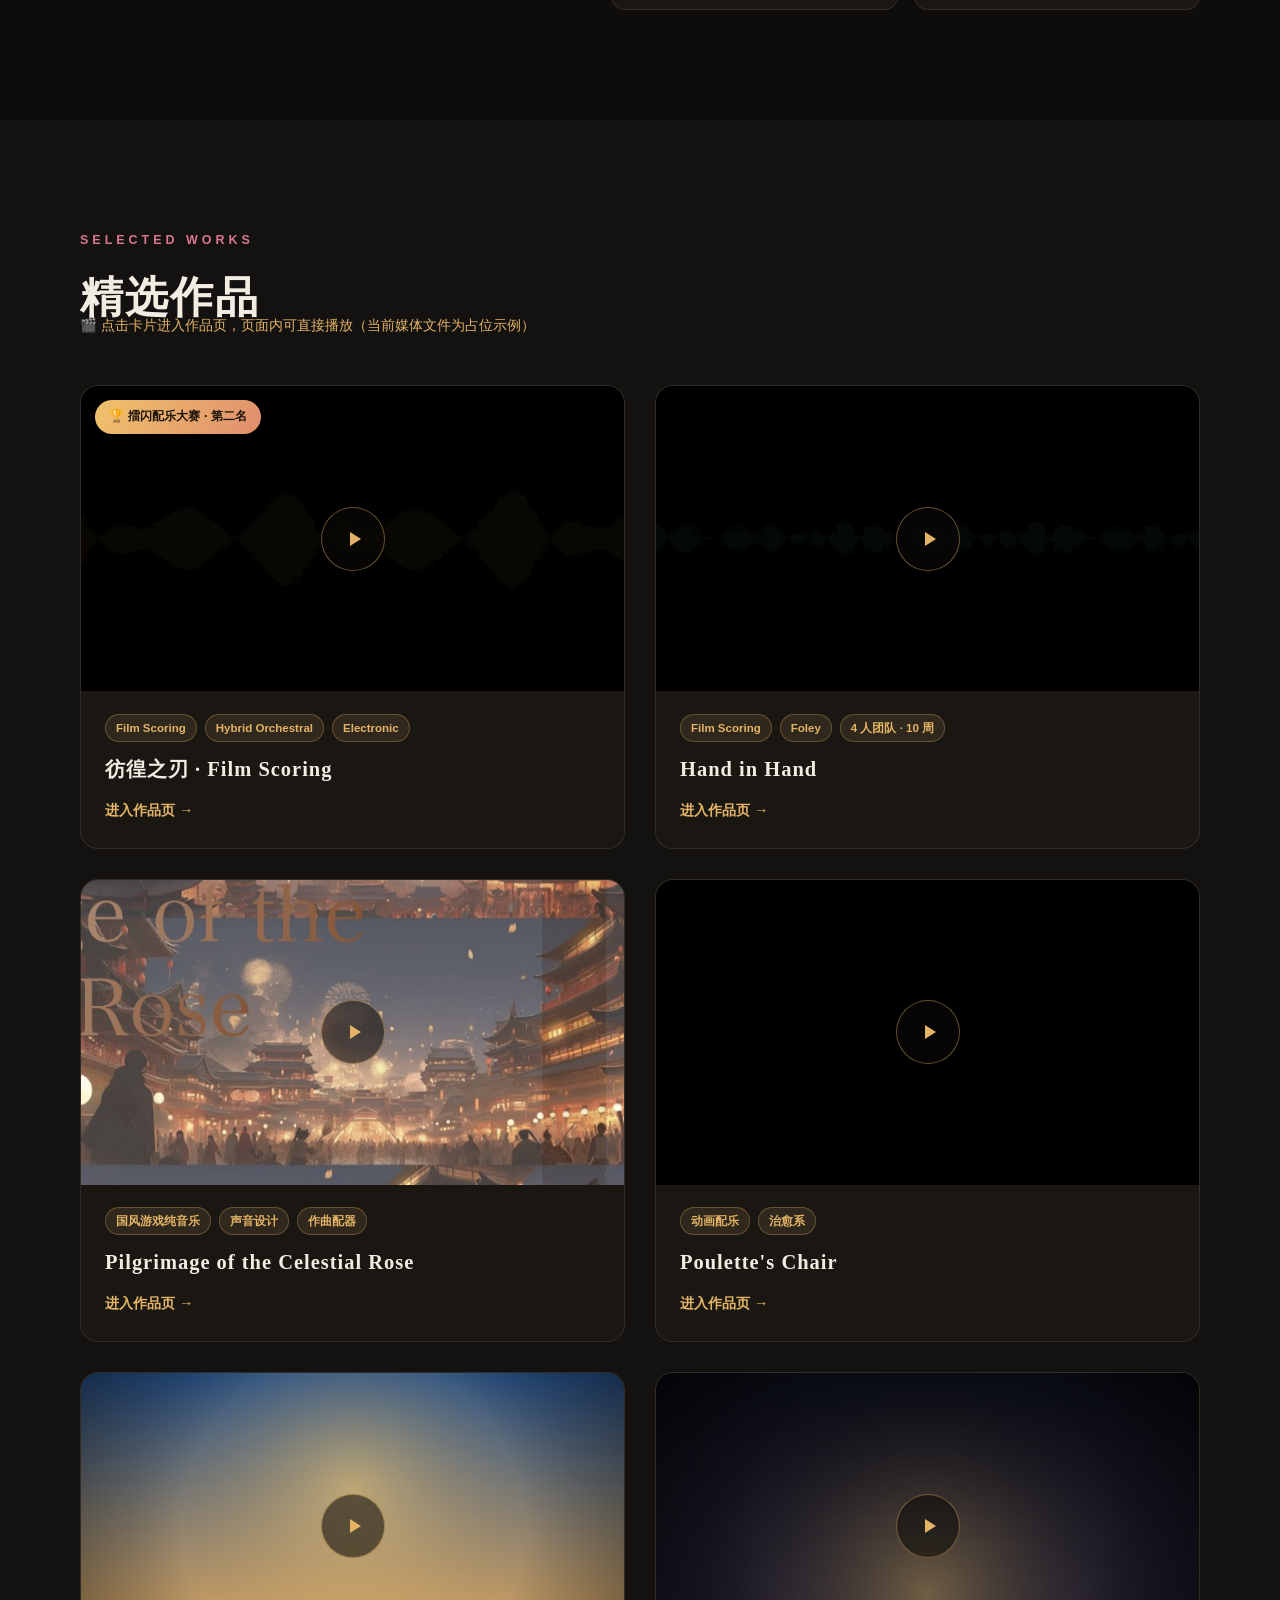
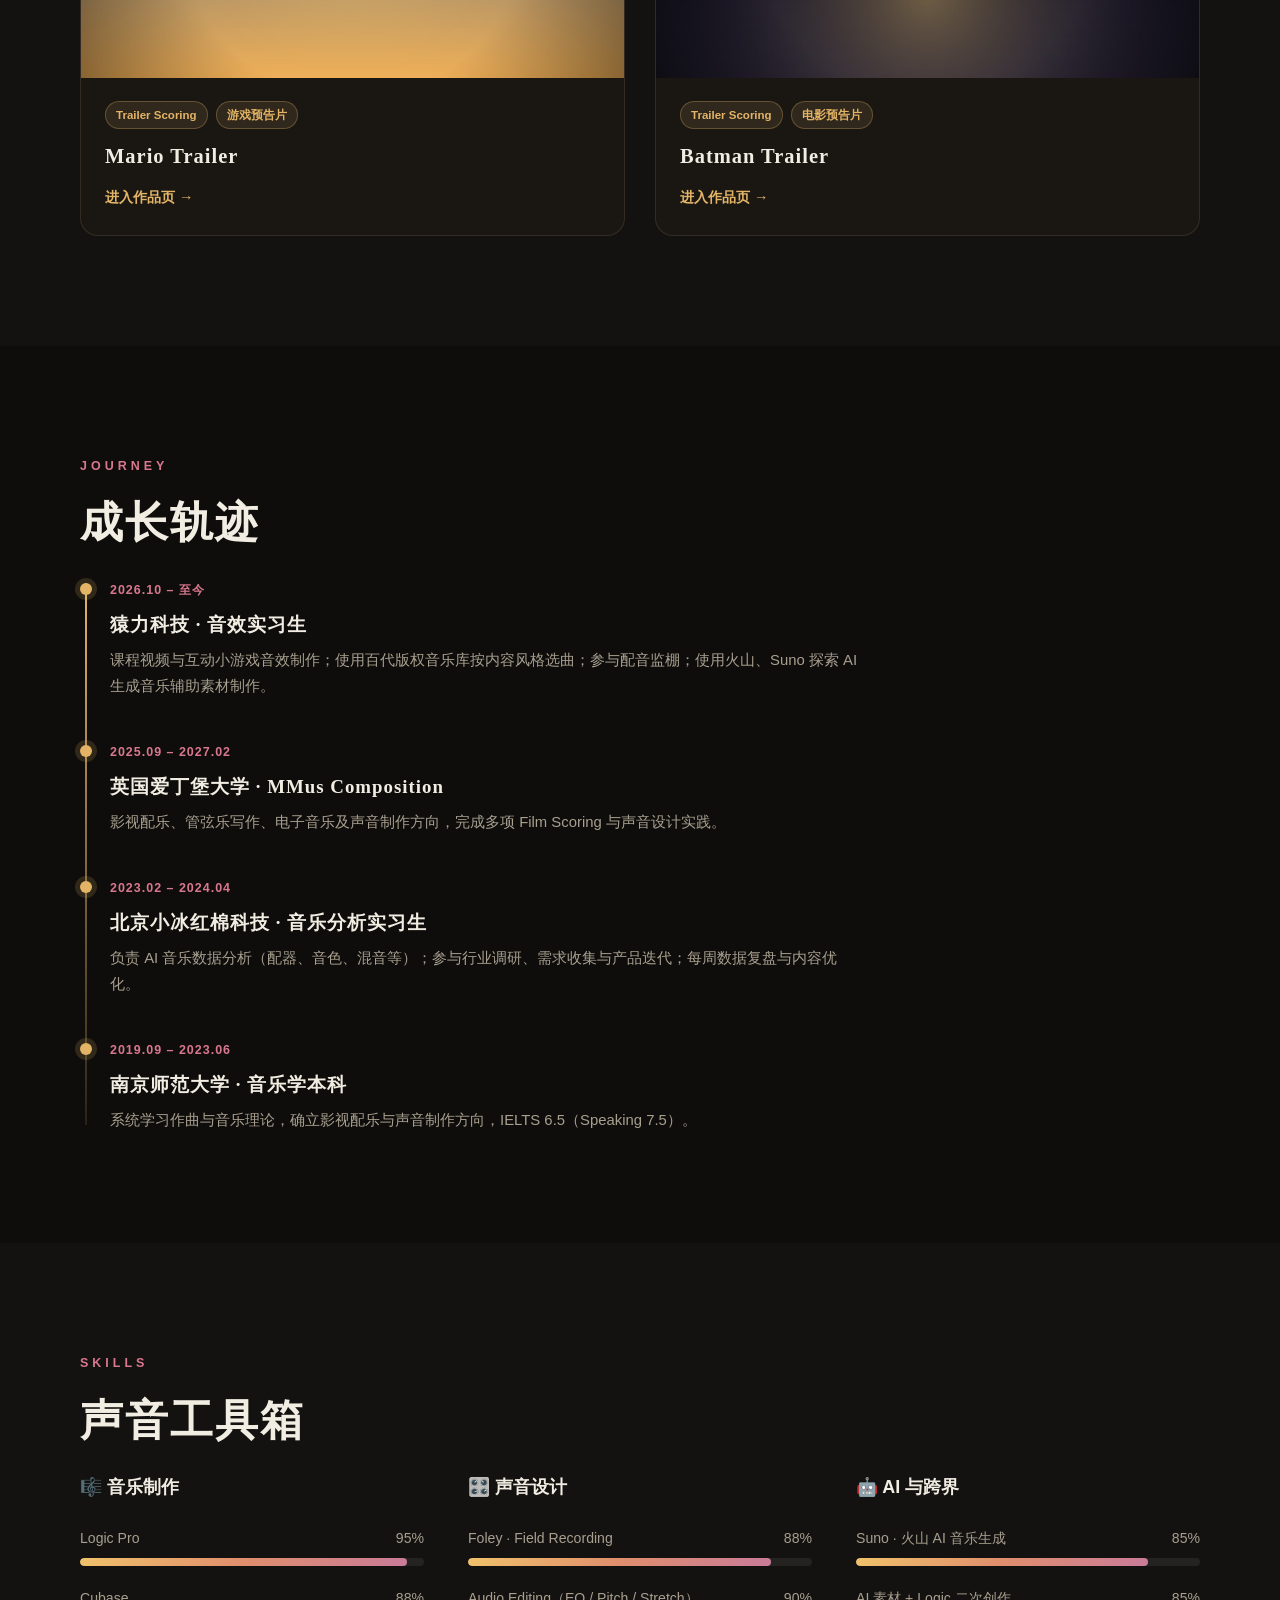
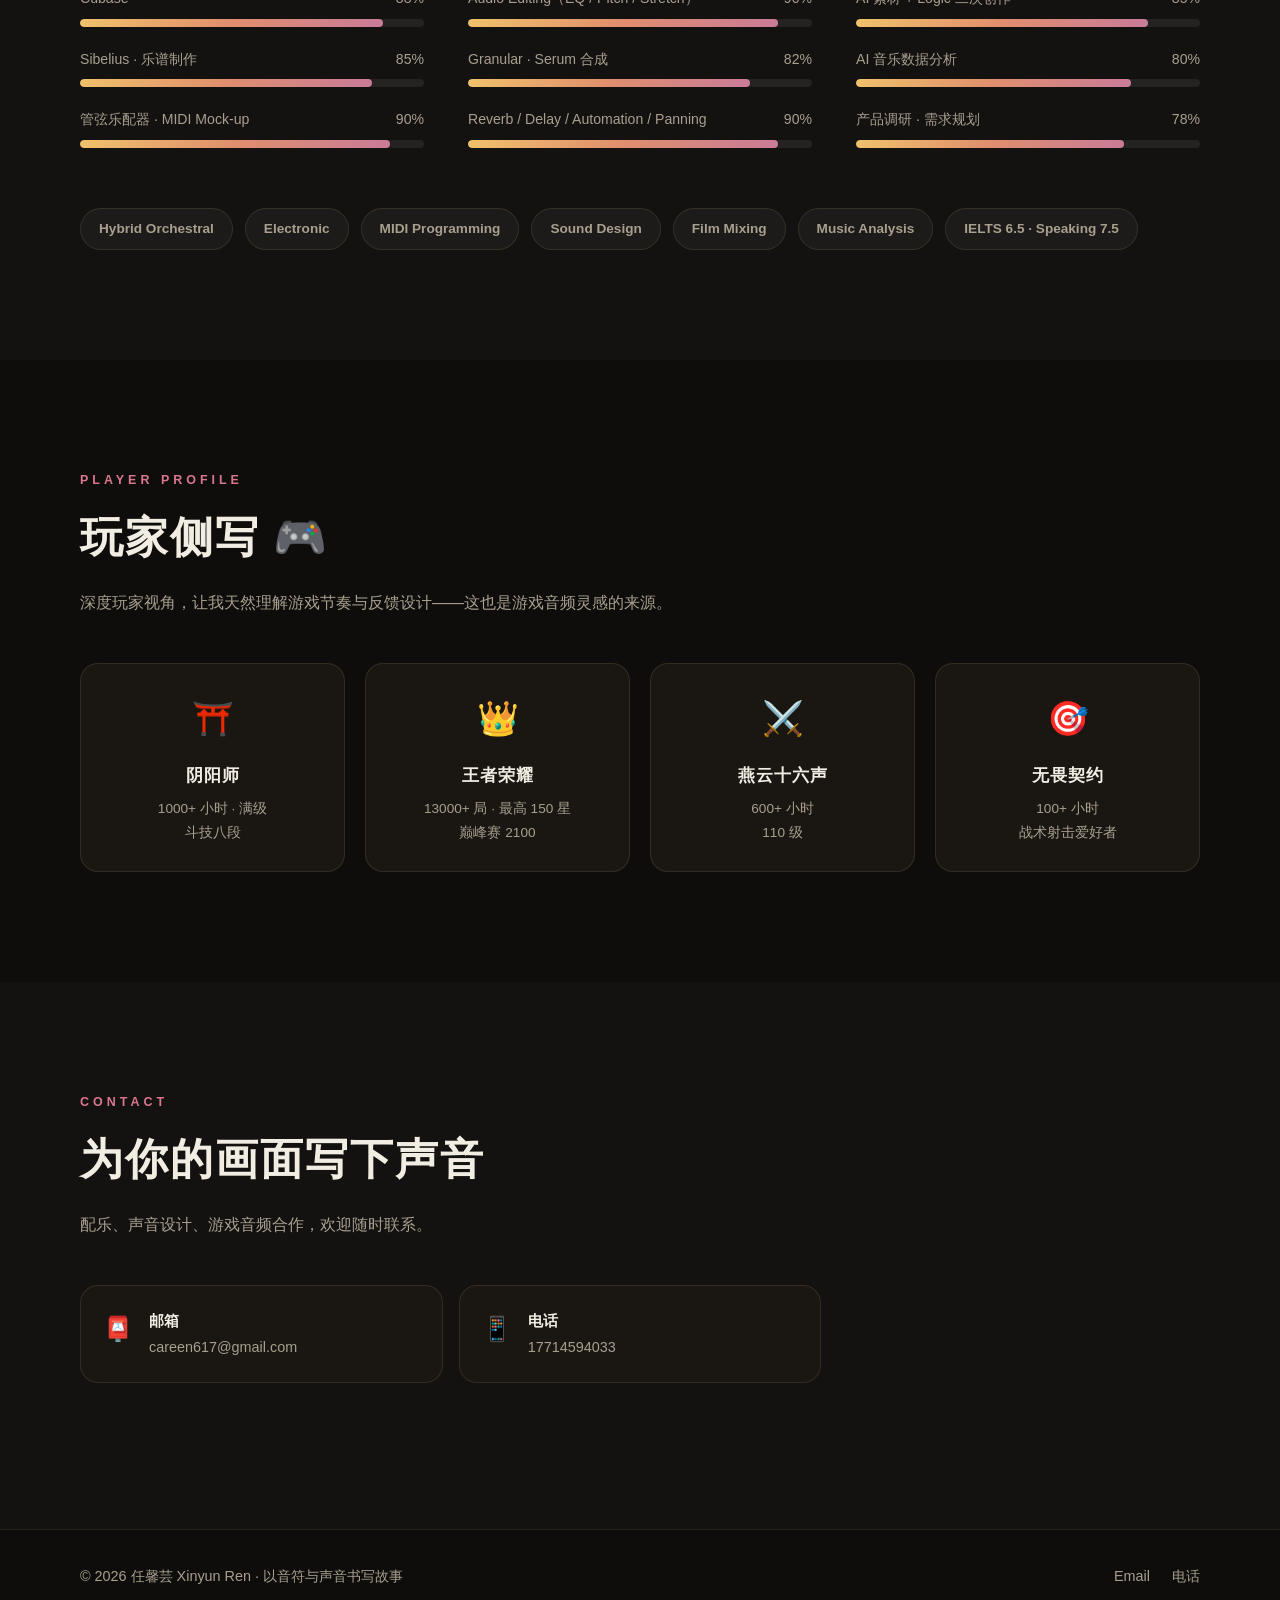
==== commit 43667be0: "perf: remove video preload for faster page load" ====
--- a/index.html
+++ b/index.html
@@ -109,7 +109,7 @@
       <div class="works-grid">
         <a class="work-card reveal" href="works/panghuang.html">
           <div class="work-thumb">
-            <video src="video/panghuang-zhiren.mp4" poster="images/poster-panghuang.jpg" muted preload="metadata" playsinline></video>
+            <video src="video/panghuang-zhiren.mp4" poster="images/poster-panghuang.jpg" muted preload="none" playsinline></video>
             <span class="thumb-play"><svg viewBox="0 0 24 24" aria-hidden="true"><path d="M8 5v14l11-7z"/></svg></span>
             <span class="award-badge-inline">🏆 擂闪配乐大赛 · 第二名</span>
           </div>
@@ -122,7 +122,7 @@
 
         <a class="work-card reveal" href="works/hand-in-hand.html">
           <div class="work-thumb">
-            <video src="video/hand-in-hand.mp4" poster="images/poster-hand-in-hand.jpg" muted preload="metadata" playsinline></video>
+            <video src="video/hand-in-hand.mp4" poster="images/poster-hand-in-hand.jpg" muted preload="none" playsinline></video>
             <span class="thumb-play"><svg viewBox="0 0 24 24" aria-hidden="true"><path d="M8 5v14l11-7z"/></svg></span>
           </div>
           <div class="work-body">
@@ -146,7 +146,7 @@
 
         <a class="work-card reveal" href="works/poulette.html">
           <div class="work-thumb">
-            <video src="video/poulettes-chair.mp4" poster="images/poster-poulette.jpg" muted preload="metadata" playsinline></video>
+            <video src="video/poulettes-chair.mp4" poster="images/poster-poulette.jpg" muted preload="none" playsinline></video>
             <span class="thumb-play"><svg viewBox="0 0 24 24" aria-hidden="true"><path d="M8 5v14l11-7z"/></svg></span>
           </div>
           <div class="work-body">
@@ -158,7 +158,7 @@
 
         <a class="work-card reveal" href="works/mario-trailer.html">
           <div class="work-thumb">
-            <video src="video/mario-trailer.mp4" poster="images/poster-mario.jpg" muted preload="metadata" playsinline></video>
+            <video src="video/mario-trailer.mp4" poster="images/poster-mario.jpg" muted preload="none" playsinline></video>
             <span class="thumb-play"><svg viewBox="0 0 24 24" aria-hidden="true"><path d="M8 5v14l11-7z"/></svg></span>
           </div>
           <div class="work-body">
@@ -170,7 +170,7 @@
 
         <a class="work-card reveal" href="works/batman-trailer.html">
           <div class="work-thumb">
-            <video src="video/batman-trailer.mp4" poster="images/poster-batman.jpg" muted preload="metadata" playsinline></video>
+            <video src="video/batman-trailer.mp4" poster="images/poster-batman.jpg" muted preload="none" playsinline></video>
             <span class="thumb-play"><svg viewBox="0 0 24 24" aria-hidden="true"><path d="M8 5v14l11-7z"/></svg></span>
           </div>
           <div class="work-body">
